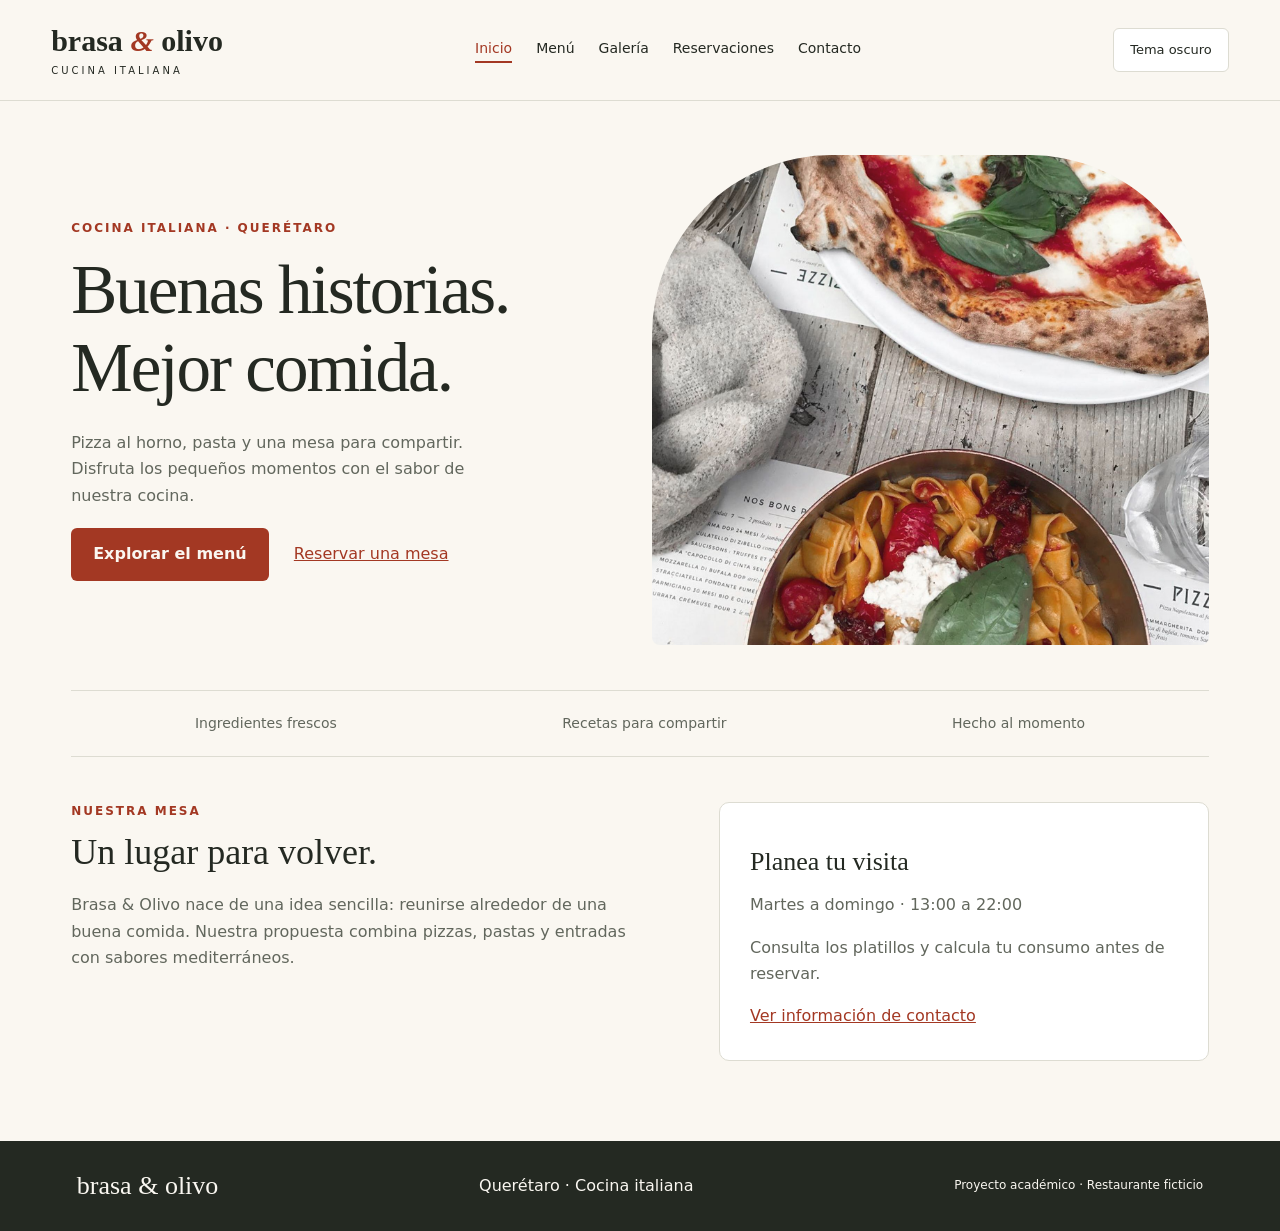
==== index.html @ a3a43071 "Importar sitio base Brasa y Olivo" ====
<!DOCTYPE html>
<html lang="es">
<head>
    <meta charset="utf-8">
    <meta name="viewport" content="width=device-width, initial-scale=1">
    <meta
        name="description"
        content="Brasa & Olivo: menú, galería y reservaciones de un restaurante italiano ficticio."
    >

    <title>Inicio | Brasa & Olivo</title>

    <link rel="icon" href="images/favicon.svg">
    <link rel="stylesheet" href="css/estilos.css">

    <script defer src="js/jquery-3.7.1.min.js"></script>
    <script defer src="js/app.js"></script>
    <script defer src="js/interacciones.js"></script>
</head>

<body>
    <a class="skip" href="#contenido">Saltar al contenido</a>

    <header>
        <a class="brand" href="index.html">brasa <em>&</em> olivo<span>CUCINA ITALIANA</span></a>

        <button
            id="abrir-menu"
            aria-controls="navegacion"
            aria-expanded="false"
        >
            Menú
        </button>

        <nav id="navegacion" aria-label="Principal">
            <a href="index.html" aria-current="page">Inicio</a>
            <a href="menu.html">Menú</a>
            <a href="galeria.html">Galería</a>
            <a href="reservaciones.html">Reservaciones</a>
            <a href="contacto.html">Contacto</a>
        </nav>

        <button id="tema" aria-label="Activar tema oscuro">
            Tema oscuro
        </button>
    </header>

    <main id="contenido">
        <section class="hero">
            <div>
                <p class="eyebrow">COCINA ITALIANA · QUERÉTARO</p>

                <h1>
                    Buenas historias.<br>
                    Mejor comida.
                </h1>

                <p>
                    Pizza al horno, pasta y una mesa para compartir.
                    Disfruta los pequeños momentos con el sabor de nuestra cocina.
                </p>

                <a class="button" href="menu.html">
                    Explorar el menú
                </a>

                <a class="text-link" href="reservaciones.html">
                    Reservar una mesa
                </a>
            </div>

            <img
                src="images/mesa-italiana.jpg"
                alt="Pizza y pasta con tomates y albahaca en una mesa"
            >
        </section>

        <section class="band">
            <span>Ingredientes frescos</span>
            <span>Recetas para compartir</span>
            <span>Hecho al momento</span>
        </section>

        <section class="split">
            <div>
                <p class="eyebrow">NUESTRA MESA</p>

                <h2>Un lugar para volver.</h2>

                <p>
                    Brasa & Olivo nace de una idea sencilla: reunirse alrededor
                    de una buena comida. Nuestra propuesta combina pizzas,
                    pastas y entradas con sabores mediterráneos.
                </p>
            </div>

            <div class="panel">
                <h3>Planea tu visita</h3>

                <p>Martes a domingo · 13:00 a 22:00</p>

                <p>
                    Consulta los platillos y calcula tu consumo antes de reservar.
                </p>

                <a href="contacto.html">
                    Ver información de contacto
                </a>
            </div>
        </section>
    </main>

    <footer>
        <span class="footer-brand">brasa & olivo</span>
        <span>Querétaro · Cocina italiana</span>
        <small>Proyecto académico · Restaurante ficticio</small>
    </footer>
</body>
</html>
---- css/estilos.css ----
/* Paleta y componentes compartidos por las cinco páginas. */
:root {
    --bg: #faf7f1;
    --ink: #242922;
    --muted: #62675d;
    --accent: #a33823;
    --panel: #fff;
    --line: #dddcd2;
    --soft: #efeee5;
}

* {
    box-sizing: border-box;
}

body {
    margin: 0;
    background: var(--bg);
    color: var(--ink);
    font: 16px/1.65 system-ui, sans-serif;
}

body.dark {
    --bg: #171d18;
    --ink: #f6f3e9;
    --muted: #c0c5b9;
    --accent: #f29b7e;
    --panel: #242d25;
    --line: #455044;
    --soft: #2d382d;
}

a {
    color: var(--accent);
}

button,
input,
select,
textarea {
    font: inherit;
}

button,
a,
input,
select,
textarea {
    touch-action: manipulation;
}

button {
    cursor: pointer;
}

button:focus-visible,
a:focus-visible,
input:focus-visible,
select:focus-visible,
textarea:focus-visible {
    outline: 3px solid var(--accent);
    outline-offset: 4px;
}

header {
    max-width: 1320px;
    margin: auto;
    display: flex;
    align-items: center;
    justify-content: space-between;
    gap: 24px;
    padding: 24px 4%;
    border-bottom: 1px solid var(--line);
}

.brand {
    font: bold 30px Georgia, serif;
    color: var(--ink);
    text-decoration: none;
    white-space: nowrap;
}

.brand em {
    color: var(--accent);
}

.brand span {
    display: block;
    font: 10px system-ui;
    letter-spacing: 3px;
    margin-top: 7px;
}

nav {
    display: flex;
    gap: 24px;
}

nav a {
    text-decoration: none;
    color: var(--ink);
    font-size: 14px;
}

nav a[aria-current] {
    color: var(--accent);
    border-bottom: 2px solid var(--accent);
}

button {
    background: var(--panel);
    color: var(--ink);
    border: 1px solid var(--line);
    padding: 10px 16px;
    border-radius: 6px;
}

#tema {
    font-size: 13px;
}

#abrir-menu {
    display: none;
}

main {
    max-width: 1240px;
    padding: 54px 4% 80px;
    margin: auto;
    min-height: 70vh;
}

h1,
h2,
h3 {
    font-family: Georgia, serif;
    line-height: 1.12;
    font-weight: normal;
}

h1 {
    font-size: clamp(42px, 5.4vw, 76px);
    margin: 12px 0 24px;
    letter-spacing: -2px;
}

h2 {
    font-size: 36px;
    margin: 10px 0 20px;
}

h3 {
    font-size: 26px;
    margin: 14px 0;
}

p {
    color: var(--muted);
}

.eyebrow {
    color: var(--accent);
    font-size: 12px;
    font-weight: 700;
    letter-spacing: 2px;
    margin: 0;
}

.hero {
    display: grid;
    grid-template-columns: 1fr 1.05fr;
    align-items: center;
    gap: 50px;
}

.hero p {
    max-width: 440px;
}

.hero img {
    width: 100%;
    height: 490px;
    object-fit: cover;
    border-radius: 180px 180px 8px 8px;
}

.button {
    display: inline-block;
    background: var(--accent);
    color: var(--bg);
    padding: 13px 22px;
    border: 0;
    border-radius: 6px;
    text-decoration: none;
    font-weight: 600;
}

.text-link {
    display: inline-block;
    margin: 16px 0 0 20px;
}

.band {
    margin: 45px 0;
    display: flex;
    justify-content: space-around;
    gap: 20px;
    border-block: 1px solid var(--line);
    padding: 21px;
    color: var(--muted);
    font-size: 14px;
}

.split {
    display: grid;
    grid-template-columns: 1.2fr 1fr;
    gap: 60px;
    align-items: start;
    margin-top: 35px;
}

.panel {
    background: var(--panel);
    padding: 30px;
    border: 1px solid var(--line);
    border-radius: 10px;
}

.filters {
    display: flex;
    gap: 12px;
    margin: 30px 0;
    flex-wrap: wrap;
}

.filters .selected {
    background: var(--ink);
    color: var(--bg);
}

.cards {
    display: grid;
    grid-template-columns: repeat(3, 1fr);
    gap: 20px;
}

.card {
    padding: 25px;
    background: var(--panel);
    border: 1px solid var(--line);
    border-radius: 8px;
}

.card .category {
    font-size: 12px;
    text-transform: uppercase;
    color: var(--accent);
    letter-spacing: 1px;
}

.card p {
    min-height: 54px;
}

.card .price {
    font-weight: bold;
    color: var(--ink);
}

.calculator {
    margin-top: 40px;
    max-width: 820px;
}

.order-row {
    display: flex;
    align-items: center;
    gap: 15px;
    flex-wrap: wrap;
    padding: 12px 0;
    border-bottom: 1px solid var(--line);
}

.order-row span {
    flex: 1;
}

.order-row input {
    width: 85px;
}

.total {
    font-size: 24px;
    font-weight: bold;
    color: var(--accent);
}

label {
    display: block;
    margin: 15px 0 6px;
}

input,
select,
textarea {
    background: var(--bg);
    color: var(--ink);
    border: 1px solid var(--line);
    border-radius: 5px;
    padding: 11px;
    width: 100%;
}

textarea {
    resize: vertical;
}

.form-grid {
    display: grid;
    grid-template-columns: 1fr 1fr;
    gap: 16px;
}

form button[type=submit] {
    margin-top: 22px;
}

small {
    display: block;
    color: var(--muted);
    margin-top: 15px;
    font-size: 12px;
}

.notice {
    padding: 15px;
    border-left: 3px solid var(--accent);
    background: var(--soft);
    font-size: 14px;
}

.error {
    color: var(--accent);
    font-weight: bold;
}

.success {
    background: var(--soft);
    padding: 15px;
}

.gallery {
    display: grid;
    grid-template-columns: repeat(3, 1fr);
    gap: 22px;
    margin-top: 35px;
}

.photo {
    padding: 0;
    overflow: hidden;
    text-align: left;
}

.photo img {
    width: 100%;
    height: 300px;
    object-fit: cover;
    display: block;
}

.photo span {
    display: block;
    padding: 18px;
    font: 22px Georgia;
}

.crop-left {
    object-position: left;
}

.crop-right {
    object-position: right;
}

.credit {
    font-size: 12px;
}

.faq button {
    display: block;
    width: 100%;
    text-align: left;
    margin-top: 14px;
    font-weight: 600;
}

.faq div {
    padding: 0 16px;
}

dialog {
    background: var(--panel);
    color: var(--ink);
    border: 1px solid var(--line);
    border-radius: 12px;
    max-width: 900px;
    width: 90%;
    padding: 18px;
}

dialog::backdrop {
    background: #000b;
}

dialog img {
    display: block;
    width: 100%;
    max-height: 65vh;
    object-fit: contain;
    margin-top: 15px;
}

footer {
    background: var(--ink);
    color: var(--bg);
    display: flex;
    flex-wrap: wrap;
    align-items: center;
    justify-content: space-between;
    gap: 20px;
    padding: 30px 6%;
}

.footer-brand {
    font: 26px Georgia;
}

footer small {
    color: var(--bg);
    margin: 0;
}

.skip {
    position: absolute;
    top: -100px;
}

.skip:focus {
    top: 10px;
    background: var(--panel);
    padding: 10px;
    z-index: 5;
}

@media (max-width: 900px) {
    header {
        flex-wrap: wrap;
        gap: 15px;
    }

    nav {
        gap: 15px;
    }

    .hero {
        gap: 25px;
    }

    .hero img {
        height: 400px;
    }

    .cards {
        grid-template-columns: repeat(2, 1fr);
    }
}

@media (max-width: 650px) {
    header {
        position: relative;
    }

    .brand {
        font-size: 25px;
    }

    #abrir-menu {
        display: block;
    }

    #tema {
        font-size: 12px;
        padding: 8px;
    }

    nav {
        display: none;
        order: 4;
        flex-direction: column;
        width: 100%;
        padding: 15px 0;
    }

    nav.open {
        display: flex;
    }

    main {
        padding-top: 35px;
    }

    .hero,
    .split {
        grid-template-columns: 1fr;
        gap: 25px;
    }

    .hero img {
        height: 320px;
        border-radius: 130px 130px 6px 6px;
    }

    .hero h1 {
        font-size: 49px;
    }

    .band {
        flex-direction: column;
        text-align: center;
        gap: 10px;
        margin: 30px 0;
    }

    .cards,
    .gallery {
        grid-template-columns: 1fr;
    }

    .gallery img {
        height: 320px;
    }

    .panel {
        padding: 22px;
    }

    .form-grid {
        grid-template-columns: 1fr;
    }

    .text-link {
        margin-left: 0;
        display: block;
    }

    footer {
        flex-direction: column;
        align-items: flex-start;
    }

    h2 {
        font-size: 30px;
    }
}
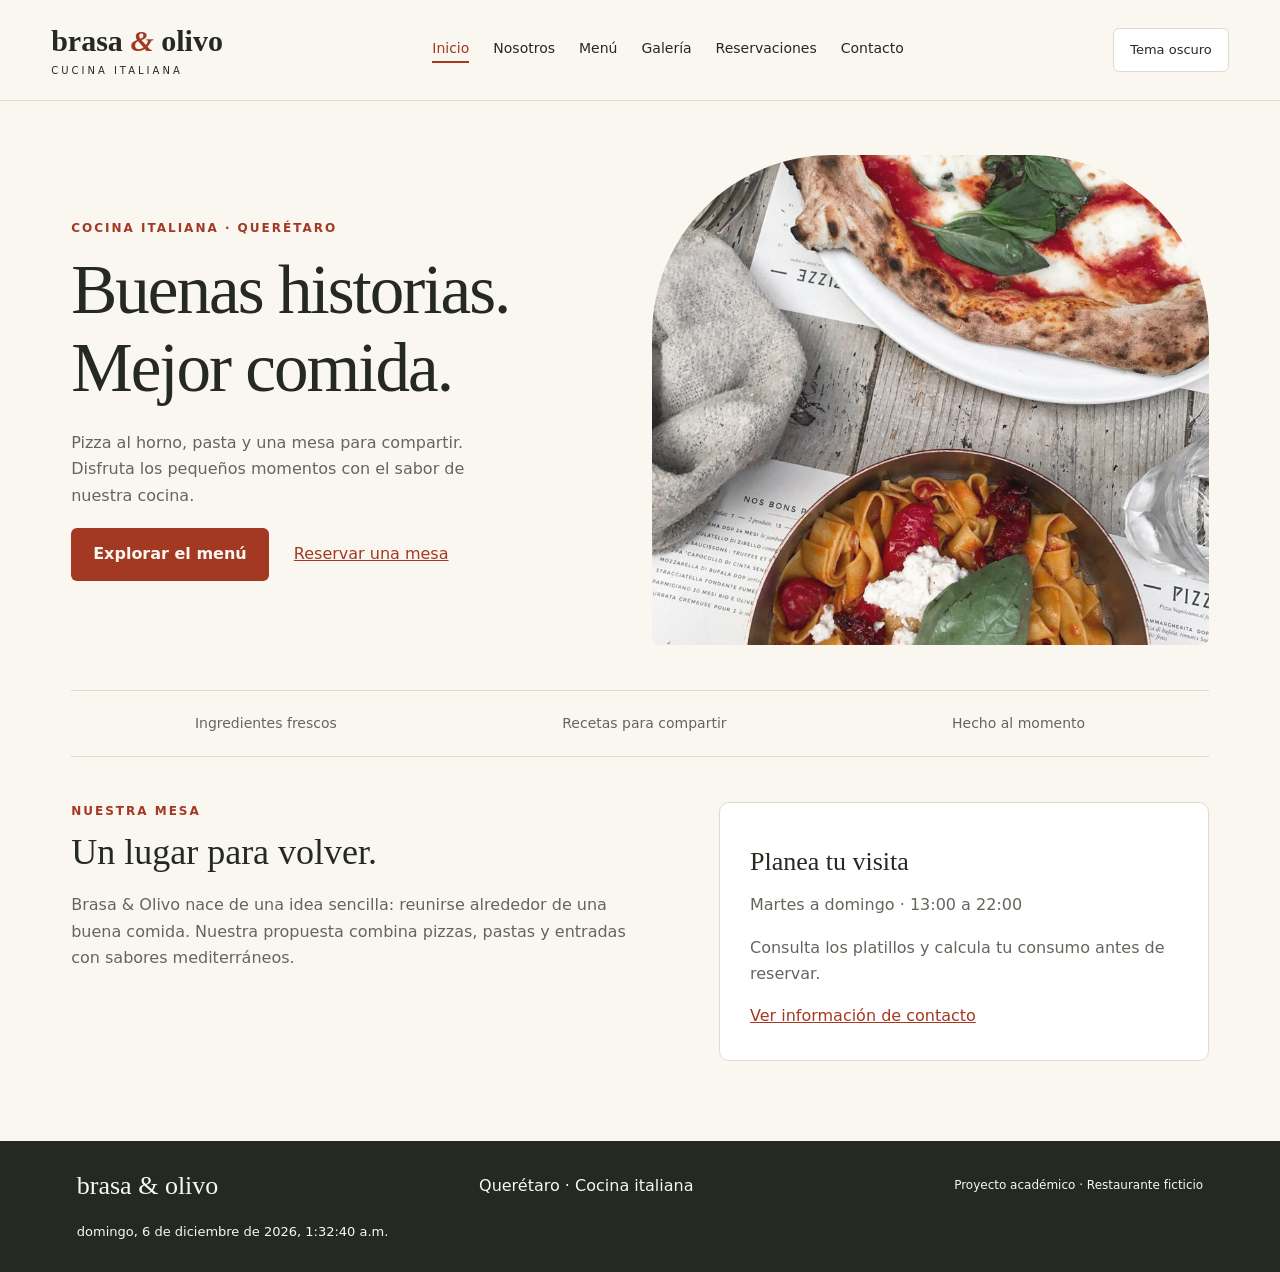
==== commit 7b83397a: "Agregar Nosotros, reloj, ir arriba y contacto con mapa y validacion" ====
--- a/index.html
+++ b/index.html
@@ -1,119 +1,122 @@
-<!DOCTYPE html>
-<html lang="es">
-<head>
-    <meta charset="utf-8">
-    <meta name="viewport" content="width=device-width, initial-scale=1">
-    <meta
-        name="description"
-        content="Brasa & Olivo: menú, galería y reservaciones de un restaurante italiano ficticio."
-    >
-
-    <title>Inicio | Brasa & Olivo</title>
-
-    <link rel="icon" href="images/favicon.svg">
-    <link rel="stylesheet" href="css/estilos.css">
-
-    <script defer src="js/jquery-3.7.1.min.js"></script>
-    <script defer src="js/app.js"></script>
-    <script defer src="js/interacciones.js"></script>
-</head>
-
-<body>
-    <a class="skip" href="#contenido">Saltar al contenido</a>
-
-    <header>
-        <a class="brand" href="index.html">brasa <em>&</em> olivo<span>CUCINA ITALIANA</span></a>
-
-        <button
-            id="abrir-menu"
-            aria-controls="navegacion"
-            aria-expanded="false"
-        >
-            Menú
-        </button>
-
-        <nav id="navegacion" aria-label="Principal">
-            <a href="index.html" aria-current="page">Inicio</a>
-            <a href="menu.html">Menú</a>
-            <a href="galeria.html">Galería</a>
-            <a href="reservaciones.html">Reservaciones</a>
-            <a href="contacto.html">Contacto</a>
-        </nav>
-
-        <button id="tema" aria-label="Activar tema oscuro">
-            Tema oscuro
-        </button>
-    </header>
-
-    <main id="contenido">
-        <section class="hero">
-            <div>
-                <p class="eyebrow">COCINA ITALIANA · QUERÉTARO</p>
-
-                <h1>
-                    Buenas historias.<br>
-                    Mejor comida.
-                </h1>
-
-                <p>
-                    Pizza al horno, pasta y una mesa para compartir.
-                    Disfruta los pequeños momentos con el sabor de nuestra cocina.
-                </p>
-
-                <a class="button" href="menu.html">
-                    Explorar el menú
-                </a>
-
-                <a class="text-link" href="reservaciones.html">
-                    Reservar una mesa
-                </a>
-            </div>
-
-            <img
-                src="images/mesa-italiana.jpg"
-                alt="Pizza y pasta con tomates y albahaca en una mesa"
-            >
-        </section>
-
-        <section class="band">
-            <span>Ingredientes frescos</span>
-            <span>Recetas para compartir</span>
-            <span>Hecho al momento</span>
-        </section>
-
-        <section class="split">
-            <div>
-                <p class="eyebrow">NUESTRA MESA</p>
-
-                <h2>Un lugar para volver.</h2>
-
-                <p>
-                    Brasa & Olivo nace de una idea sencilla: reunirse alrededor
-                    de una buena comida. Nuestra propuesta combina pizzas,
-                    pastas y entradas con sabores mediterráneos.
-                </p>
-            </div>
-
-            <div class="panel">
-                <h3>Planea tu visita</h3>
-
-                <p>Martes a domingo · 13:00 a 22:00</p>
-
-                <p>
-                    Consulta los platillos y calcula tu consumo antes de reservar.
-                </p>
-
-                <a href="contacto.html">
-                    Ver información de contacto
-                </a>
-            </div>
-        </section>
-    </main>
-
-    <footer>
-        <span class="footer-brand">brasa & olivo</span>
-        <span>Querétaro · Cocina italiana</span>
-        <small>Proyecto académico · Restaurante ficticio</small>
-    </footer>
-</body>
+<!DOCTYPE html>
+<html lang="es">
+<head>
+    <meta charset="utf-8">
+    <meta name="viewport" content="width=device-width, initial-scale=1">
+    <meta
+        name="description"
+        content="Brasa & Olivo: menú, galería y reservaciones de un restaurante italiano ficticio."
+    >
+
+    <title>Inicio | Brasa & Olivo</title>
+
+    <link rel="icon" href="images/favicon.svg">
+    <link rel="stylesheet" href="css/estilos.css">
+
+    <script defer src="js/jquery-3.7.1.min.js"></script>
+    <script defer src="js/app.js"></script>
+    <script defer src="js/interacciones.js"></script>
+</head>
+
+<body>
+    <a class="skip" href="#contenido">Saltar al contenido</a>
+
+    <header>
+        <a class="brand" href="index.html">brasa <em>&</em> olivo<span>CUCINA ITALIANA</span></a>
+
+        <button
+            id="abrir-menu"
+            aria-controls="navegacion"
+            aria-expanded="false"
+        >
+            Menú
+        </button>
+
+        <nav id="navegacion" aria-label="Principal">
+            <a href="index.html" aria-current="page">Inicio</a>
+            <a href="nosotros.html">Nosotros</a>
+            <a href="menu.html">Menú</a>
+            <a href="galeria.html">Galería</a>
+            <a href="reservaciones.html">Reservaciones</a>
+            <a href="contacto.html">Contacto</a>
+        </nav>
+
+        <button id="tema" aria-label="Activar tema oscuro">
+            Tema oscuro
+        </button>
+    </header>
+
+    <main id="contenido">
+        <section class="hero">
+            <div>
+                <p class="eyebrow">COCINA ITALIANA · QUERÉTARO</p>
+
+                <h1>
+                    Buenas historias.<br>
+                    Mejor comida.
+                </h1>
+
+                <p>
+                    Pizza al horno, pasta y una mesa para compartir.
+                    Disfruta los pequeños momentos con el sabor de nuestra cocina.
+                </p>
+
+                <a class="button" href="menu.html">
+                    Explorar el menú
+                </a>
+
+                <a class="text-link" href="reservaciones.html">
+                    Reservar una mesa
+                </a>
+            </div>
+
+            <img
+                src="images/mesa-italiana.jpg"
+                alt="Pizza y pasta con tomates y albahaca en una mesa"
+            >
+        </section>
+
+        <section class="band">
+            <span>Ingredientes frescos</span>
+            <span>Recetas para compartir</span>
+            <span>Hecho al momento</span>
+        </section>
+
+        <section class="split">
+            <div>
+                <p class="eyebrow">NUESTRA MESA</p>
+
+                <h2>Un lugar para volver.</h2>
+
+                <p>
+                    Brasa & Olivo nace de una idea sencilla: reunirse alrededor
+                    de una buena comida. Nuestra propuesta combina pizzas,
+                    pastas y entradas con sabores mediterráneos.
+                </p>
+            </div>
+
+            <div class="panel">
+                <h3>Planea tu visita</h3>
+
+                <p>Martes a domingo · 13:00 a 22:00</p>
+
+                <p>
+                    Consulta los platillos y calcula tu consumo antes de reservar.
+                </p>
+
+                <a href="contacto.html">
+                    Ver información de contacto
+                </a>
+            </div>
+        </section>
+    </main>
+
+    <footer>
+        <span class="footer-brand">brasa & olivo</span>
+        <span>Querétaro · Cocina italiana</span>
+        <small>Proyecto académico · Restaurante ficticio</small>
+        <time id="reloj" aria-label="Fecha y hora actual en Querétaro"></time>
+    </footer>
+    <button id="ir-arriba" type="button" hidden>↑ Ir arriba</button>
+</body>
 </html>
--- a/css/estilos.css
+++ b/css/estilos.css
@@ -562,4 +562,13 @@
     h2 {
         font-size: 30px;
     }
-}+}
+/* Componentes del proyecto final. */
+[hidden] { display: none !important; }
+#reloj { width: 100%; font-size: 13px; }
+#ir-arriba { position: fixed; right: 20px; bottom: 20px; z-index: 20; box-shadow: 0 4px 18px #0003; }
+.about-photo { width: 100%; max-height: 400px; object-fit: cover; border-radius: 12px; }
+.contact-area { margin-top: 48px; }
+.mapa { width: 100%; height: 380px; border: 1px solid var(--line); border-radius: 12px; }
+[aria-invalid="true"] { border-color: var(--accent); outline: 2px solid var(--accent); }
+@media (prefers-reduced-motion: reduce) { * { scroll-behavior: auto !important; } }
